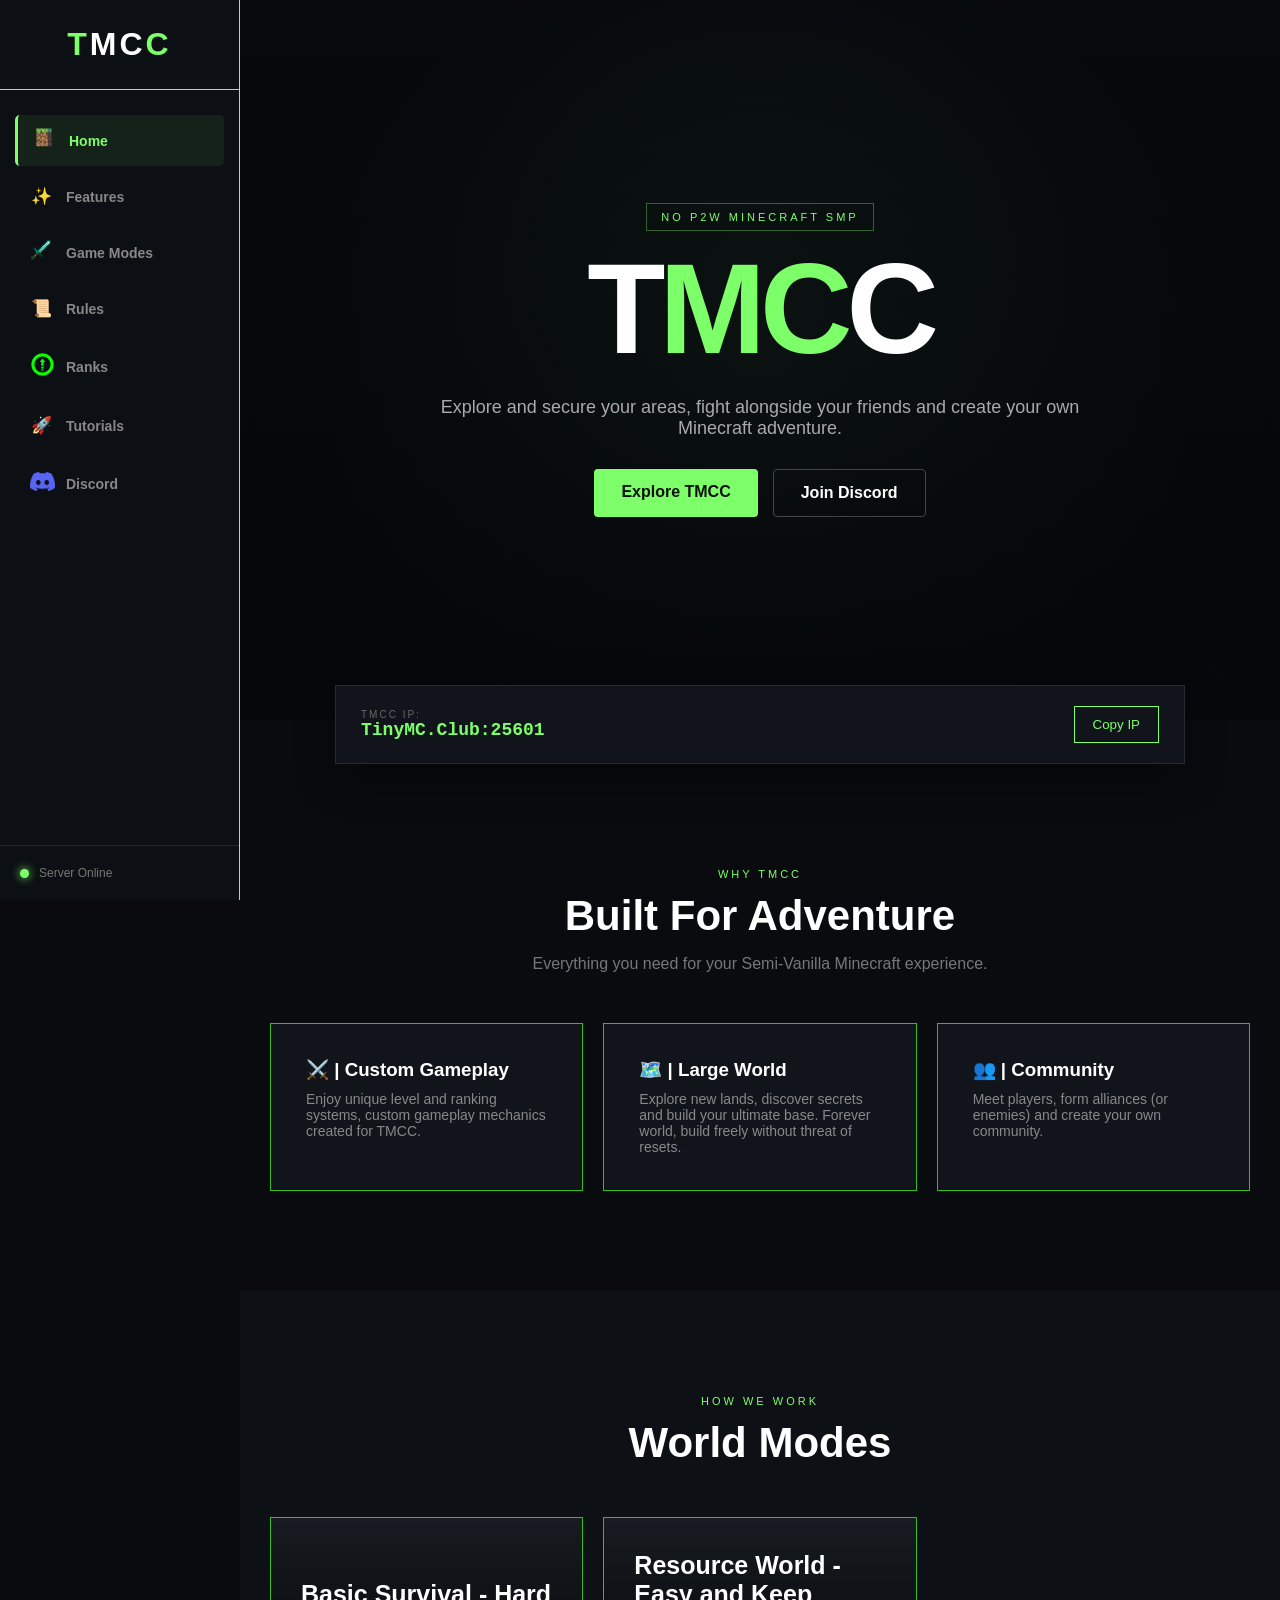
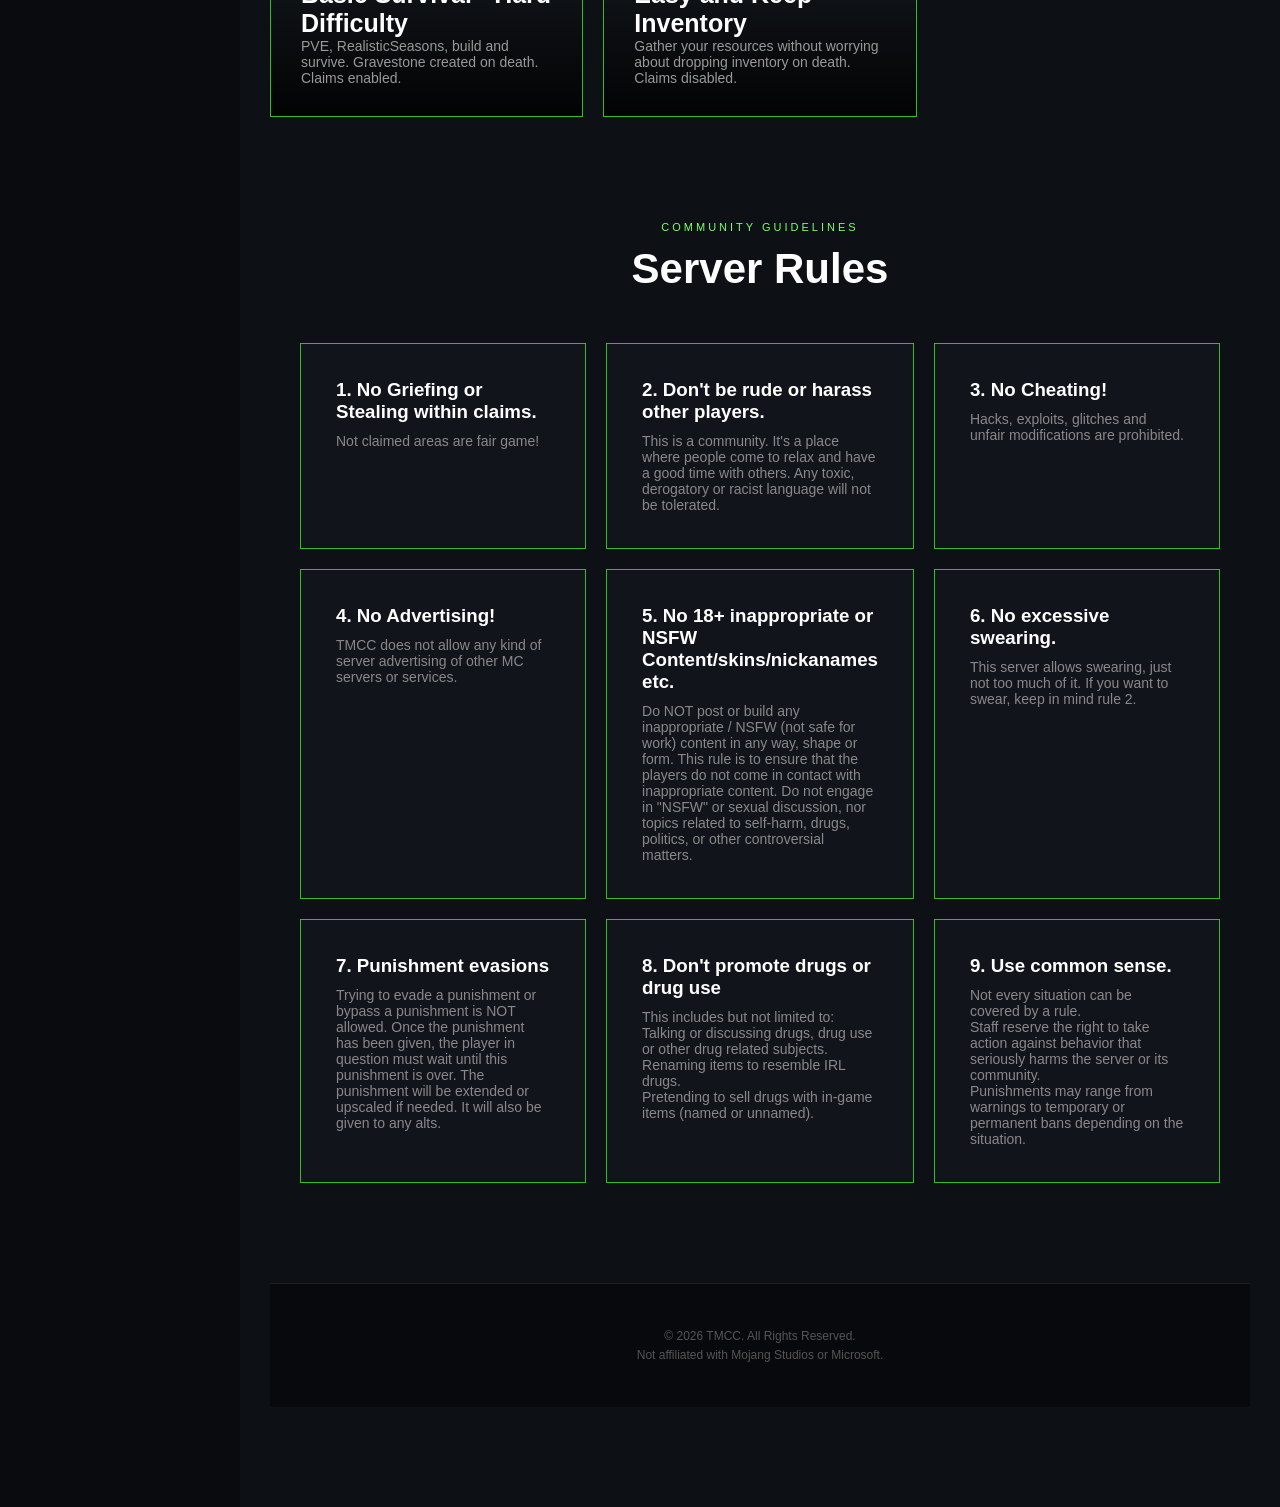
==== index.html @ 3c2b7bfa "Add files via upload" ====
<!DOCTYPE html>
<html lang="en">
<head>
<meta charset="UTF-8">
<meta name="viewport" content="width=device-width, initial-scale=1.0">

<title>TMCC | Minecraft Server</title>

<style>

* {
    margin: 0;
    padding: 0;
    box-sizing: border-box;
}

html {
    scroll-behavior: smooth;
}

body {
    font-family: Arial, Helvetica, sans-serif;
    background: #090b0f;
    color: #e8e8e8;
}

/* =========================
   LEFT NAVIGATION
========================= */

.sidebar {
    position: fixed;
    left: 0;
    top: 0;

    width: 240px;
    height: 100vh;

    background: #0c0f13;

    border-right: 1px solid #7cff68;

    display: flex;
    flex-direction: column;

    z-index: 1000;
}

/* LOGO */

.logo {
    height: 90px;

    display: flex;
    align-items: center;
    justify-content: center;

    font-size: 32px;
    font-weight: 900;

    letter-spacing: 3px;

    color: #7cff68;

    border-bottom: 1px solid #7cff68;
}

.logo span {
    color: white;
}

/* NAVIGATION */

.sidebar-menu {
    list-style: none;

    padding: 25px 15px;
}

.sidebar-menu li {
    margin-bottom: 7px;
}

.sidebar-menu a {
    display: flex;

    align-items: center;

    gap: 14px;

    padding: 13px 15px;

    color: #888;

    text-decoration: none;

    font-size: 14px;

    font-weight: bold;

    border-radius: 5px;

    transition: 0.2s;
}

.sidebar-menu a:hover {
    color: white;

    background: #151a20;
}

.sidebar-menu a.active {
    color: #7cff68;

    background: rgba(124,255,104,0.08);

    border-left: 3px solid #7cff68;
}

/* ICON */

.nav-icon {
    width: 22px;

    text-align: center;

    font-size: 17px;
}

/* SIDEBAR BOTTOM */

.sidebar-bottom {
    margin-top: auto;

    padding: 20px;

    border-top: 1px solid #222831;
}

.server-status {
    display: flex;

    align-items: center;

    gap: 10px;

    font-size: 12px;

    color: #777;
}

.status-dot {
    width: 9px;
    height: 9px;

    border-radius: 50%;

    background: #7cff68;

    box-shadow: 0 0 10px #7cff68;
}

/* =========================
   MAIN CONTENT
========================= */

.main {
    margin-left: 240px;
}

/* =========================
   HERO
========================= */

.hero {
    min-height: 720px;

    display: flex;

    align-items: center;

    justify-content: center;

    text-align: center;

    padding: 80px 30px;

    background:
        linear-gradient(
            rgba(5,7,10,0.65),
            rgba(5,7,10,0.95)
        ),
        radial-gradient(
            circle at center,
            #203b28,
            #090b0f 70%
        );
}

.hero-content {
    max-width: 850px;
}

.hero-tag {
    display: inline-block;

    padding: 7px 14px;

    border: 1px solid rgba(124,255,104,0.35);

    color: #7cff68;

    font-size: 11px;

    letter-spacing: 3px;

    text-transform: uppercase;

    margin-bottom: 20px;
}

.hero h1 {
    font-size: clamp(65px, 10vw, 130px);

    line-height: 0.9;

    font-weight: 900;

    letter-spacing: -6px;

    color: white;
}

.hero h1 span {
    color: #7cff68;
}

.hero p {
    max-width: 650px;

    margin: 30px auto;

    color: #aaa;

    font-size: 18px;
}

.hero-buttons {
    display: flex;

    justify-content: center;

    gap: 15px;

    flex-wrap: wrap;
}

/* =========================
   BUTTONS
========================= */

.button {
    display: inline-block;

    padding: 14px 27px;

    text-decoration: none;

    font-weight: bold;

    border-radius: 4px;

    transition: 0.2s;
}

.button-primary {
    background: #7cff68;

    color: #081008;
}

.button-primary:hover {
    transform: translateY(-2px);

    box-shadow:
        0 10px 30px rgba(124,255,104,0.2);
}

.button-secondary {
    border: 1px solid #444;

    color: white;
}

.button-secondary:hover {
    border-color: #7cff68;

    color: #7cff68;
}

/* =========================
   SERVER BAR
========================= */

.server-bar {
    max-width: 850px;

    margin: -35px auto 0;

    position: relative;

    padding: 20px 25px;

    background: #11151b;

    border: 1px solid #252b33;

    display: flex;

    align-items: center;

    justify-content: space-between;

    gap: 20px;

    box-shadow: 0 15px 40px rgba(0,0,0,0.4);
}

.server-info small {
    display: block;

    color: #666;

    font-size: 10px;

    text-transform: uppercase;

    letter-spacing: 2px;
}

.server-ip {
    color: #7cff68;

    font-family: monospace;

    font-size: 18px;

    font-weight: bold;
}

.copy-button {
    padding: 10px 18px;

    border: 1px solid #7cff68;

    background: transparent;

    color: #7cff68;

    cursor: pointer;
}

.copy-button:hover {
    background: #7cff68;

    color: #080a0d;
}

/* =========================
   SECTIONS
========================= */

section {
    padding: 100px 30px;
}

.container {
    max-width: 1100px;

    margin: auto;
}

.section-header {
    text-align: center;

    margin-bottom: 50px;
}

.section-header small {
    color: #7cff68;

    font-size: 11px;

    letter-spacing: 3px;

    text-transform: uppercase;
}

.section-header h2 {
    font-size: 42px;

    margin-top: 10px;

    color: white;
}

.section-header p {
    max-width: 600px;

    margin: 15px auto;

    color: #777;
}

/* =========================
   FEATURES
========================= */

.features {
    display: grid;

    grid-template-columns:
        repeat(3, 1fr);

    gap: 20px;
}

.feature {
    padding: 35px;

    background: #11151b;

    border: 1px solid #34BC24;

    transition: 0.25s;
}

.feature:hover {
    transform: translateY(-5px);

    border-color: #7cff68;
}

.feature-icon {
    font-size: 35px;

    margin-bottom: 20px;
}

.feature h3 {
    color: white;

    margin-bottom: 10px;
}

.feature p {
    color: #888;

    font-size: 14px;
}

/* =========================
   GAME MODES
========================= */

.dark-section {
    background: #0d1015;
}

.modes {
    display: grid;

    grid-template-columns:
        repeat(3, 1fr);

    gap: 20px;
}

.mode {
    min-height: 200px;

    padding: 30px;

    display: flex;

    flex-direction: column;

    justify-content: flex-end;

    background:
        linear-gradient(
            transparent,
            rgba(0,0,0,0.9)
        ),
        #171c22;

    border: 1px solid #34BC24;

}

.mode h3 {
    color: white;

    font-size: 25px;
}

.mode p {
    color: #999;

    font-size: 14px;
}

/* =========================
   STATS
========================= */

.stats {
    display: grid;

    grid-template-columns:
        repeat(4, 1fr);

    border-top: 1px solid #7cff68;

    border-bottom: 1px solid #7cff68;
}

.stat {
    text-align: center;

    padding: 40px 20px;

    border-right: 1px solid #252a31;
}

.stat:last-child {
    border-right: none;
}

.stat strong {
    display: block;

    color: #7cff68;

    font-size: 38px;
}

.stat span {
    color: #777;

    font-size: 11px;

    text-transform: uppercase;

    letter-spacing: 2px;
}

/* =========================
   RANKS
========================= */

.ranks {
    display: grid;

    grid-template-columns:
        repeat(3, 1fr);

    gap: 20px;
}

.rank {
    padding: 35px;

    text-align: center;

    background: #11151b;

    border: 1px solid #7cff68;
}

.rank h3 {
    color: #7cff68;

    font-size: 25px;

    margin-bottom: 10px;
}

.price {
    font-size: 32px;

    font-weight: bold;

    color: white;

    margin-bottom: 20px;
}

.rank ul {
    list-style: none;

    text-align: left;

    margin-bottom: 25px;
}

.rank li {
    color: #888;

    padding: 8px 0;

    border-bottom: 1px solid #7cff68;
}

/* =========================
   COMMUNITY
========================= */

.community {
    text-align: center;

    background:
        radial-gradient(
            circle,
            #1c3321,
            #090b0f 65%
        );
}

.community h2 {
    color: white;

    font-size: 45px;

    margin-bottom: 15px;
}

.community p {
    max-width: 600px;

    margin: auto;

    color: #888;

    margin-bottom: 30px;
}

/* =========================
   FOOTER
========================= */

footer {
    padding: 40px 30px;

    background: #07090c;

    border-top: 1px solid #1c2026;

    text-align: center;
}

footer p {
    color: #555;

    font-size: 12px;

    margin: 5px;
}

/* =========================
   MOBILE NAV
========================= */

.mobile-header {
    display: none;
}

/* =========================
   MOBILE
========================= */

@media(max-width: 850px) {

    .sidebar {
        width: 70px;
    }

    .logo {
        font-size: 18px;

        height: 70px;
    }

    .logo span {
        display: none;
    }

    .sidebar-menu a {
        justify-content: center;

        padding: 15px 5px;
    }

    .sidebar-menu a span:not(.nav-icon) {
        display: none;
    }

    .sidebar-bottom {
        padding: 15px 5px;
    }

    .server-status {
        justify-content: center;
    }

    .server-status span {
        display: none;
    }

    .main {
        margin-left: 70px;
    }

    .features,
    .modes,
    .ranks {
        grid-template-columns: 1fr;
    }

    .stats {
        grid-template-columns: repeat(2, 1fr);
    }

    .stat:nth-child(2) {
        border-right: none;
    }

    .stat:nth-child(1),
    .stat:nth-child(2) {
        border-bottom: 1px solid #252a31;
    }

    .server-bar {
        margin-left: 20px;
        margin-right: 20px;

        flex-direction: column;

        text-align: center;
    }

}

@media(max-width: 500px) {

    .sidebar {
        display: none;
    }

    .main {
        margin-left: 0;
    }

    section {
        padding: 70px 20px;
    }

    .hero {
        min-height: 650px;
    }

    .hero h1 {
        font-size: 70px;
    }

    .stats {
        grid-template-columns: 1fr;
    }

    .stat {
        border-right: none !important;

        border-bottom: 1px solid #252a31;
    }

    .stat:last-child {
        border-bottom: none;
    }

}

</style>
</head>

<body>


<!-- =========================
     LEFT SIDEBAR
========================= -->

<aside class="sidebar">

    <div class="logo">
        T<span>MC</span>C
    </div>

    <ul class="sidebar-menu">

        <li>
            <a href="#home" class="active">
                <span class="nav-icon"><img src="gif/minecraft.gif" alt="GrassBlock" width="20" height="20"></span>
                <span>Home</span>
            </a>
        </li>

        <li>
            <a href="#features">
                <span class="nav-icon">✨</span>
                <span>Features</span>
            </a>
        </li>

        <li>
            <a href="#modes">
                <span class="nav-icon"><img src="images/sword.png" alt="sword" width="20" height="20"></span>
                <span>Game Modes</span>
            </a>
        </li>
		
		<li>
            <a href="#rules">
                <span class="nav-icon">📜</span>
                <span>Rules</span>
            </a>
        </li>

        <li>
            <a href="pages/ranks.html">
                <span class="nav-icon"><img src="images/level.png" alt="level" width="25" height="25"></span>
                <span>Ranks</span>
            </a>
        </li>

		<li>
            <a href="pages/tutorials.html">
                <span class="nav-icon">🚀</span>
                <span>Tutorials</span>
            </a>
        </li>


        <li>
            <a href="https://discord.gg/UbTmvkNe7e">
                <span class="nav-icon"><img src="images/discord.png" alt="discord" width="25" height="25"></span>
                <span>Discord</span>
            </a>
        </li>

    </ul>


    <div class="sidebar-bottom">

        <div class="server-status">

            <div class="status-dot"></div>

            <span>
                Server Online
            </span>

        </div>

    </div>

</aside>


<!-- =========================
     MAIN
========================= -->

<main class="main">


<!-- HERO -->

<section class="hero" id="home">

    <div class="hero-content">

        <div class="hero-tag">
            No P2W Minecraft SMP
        </div>

        <h1>
            T<span>MC</span>C
        </h1>

        <p>
            Explore and secure your areas,
            fight alongside your friends and create your
            own Minecraft adventure.
        </p>

        <div class="hero-buttons">

            <a href="#features"
               class="button button-primary">
                Explore TMCC
            </a>

            <a href="https://discord.gg/UbTmvkNe7e"
               class="button button-secondary">
                Join Discord
            </a>

        </div>

    </div>

</section>


<!-- SERVER IP -->

<div class="server-bar">

    <div class="server-info">

        <small>
            TMCC IP:
        </small>

        <div class="server-ip" id="serverIP">
            TinyMC.Club:25601
        </div>

    </div>

    <button class="copy-button"
            onclick="copyIP()">
        Copy IP
    </button>

</div>


<!-- FEATURES -->

<section id="features">

<div class="container">

    <div class="section-header">

        <small>
            Why TMCC
        </small>

        <h2>
            Built For Adventure
        </h2>

        <p>
            Everything you need for your
            Semi-Vanilla Minecraft experience.
        </p>

    </div>


    <div class="features">

        <div class="feature">

            <h3>
               ⚔️ | Custom Gameplay
            </h3>

            <p>
                Enjoy unique level and ranking systems, custom 
				gameplay mechanics created for TMCC.
            </p>

        </div>


        <div class="feature">

            <h3>
               🗺️ | Large World
            </h3>

            <p>
                Explore new lands, discover secrets
                and build your ultimate base. Forever
				world, build freely without threat of resets.
            </p>

        </div>


        <div class="feature">
			
            <h3>
              👥 | Community
            </h3>

            <p>
                Meet players, form alliances (or enemies) and
                create your own community.
            </p>

        </div>

    </div>

</div>

</section>


<!-- GAME MODES -->

<section class="dark-section"
         id="modes">

<div class="container">

    <div class="section-header">

        <small>
            How we work
        </small>

        <h2>
            World Modes
        </h2>

    </div>


    <div class="modes">

        <div class="mode">

            <h3>
                Basic Survival - Hard Difficulty
            </h3>

            <p>
                PVE, RealisticSeasons, build and survive. Gravestone
				created on death. Claims enabled.
            </p>

        </div>


        <div class="mode">

            <h3>
                Resource World - Easy and Keep Inventory
            </h3>

            <p>
                Gather your resources without worrying about 
				dropping inventory on death. Claims disabled.
            </p>

        </div>

    </div>

</div>


<!-- RULES -->

<section class="dark-section"
         id="rules">

<div class="container">

    <div class="section-header">

        <small>
            Community Guidelines
        </small>

        <h2>
            Server Rules
        </h2>

    </div>


    <div class="features">

        <div class="feature">

            <h3>
               1. No Griefing or Stealing within claims.
            </h3>

            <p>
                Not claimed areas are fair game!
            </p>

        </div>


        <div class="feature">

            <h3>
                2. Don't be rude or harass other players.
            </h3>

            <p>
                 This is a community. It's a place where people come to relax and have a good time with others.
				 Any toxic, derogatory or racist language will not be tolerated.

            </p>

        </div>


        <div class="feature">

            <h3>
                3. No Cheating!
            </h3>

            <p>
                Hacks, exploits, glitches and unfair modifications
                are prohibited.
            </p>

        </div>


		<div class="feature">

            <h3>
                4. No Advertising!
            </h3>

            <p>
                TMCC does not allow any kind of server 
				advertising of other MC servers or services.

            </p>

        </div>
		
		<div class="feature">

            <h3>
                5. No 18+ inappropriate or NSFW Content/skins/nickanames etc.
            </h3>

            <p>
                Do NOT post or build any inappropriate / NSFW (not safe for work) content in any way, shape or form. 
				This rule is to ensure that the players do not come in contact with inappropriate content. 
				Do not engage in "NSFW" or sexual discussion, nor topics related to self-harm, drugs, politics, or other controversial matters.

            </p>

        </div>
		
		<div class="feature">

            <h3>
                6. No excessive swearing.
            </h3>

            <p>
                This server allows swearing, just not too much of it. 
				If you want to swear, keep in mind rule 2.
            </p>

        </div>
		
		<div class="feature">

            <h3>
                7. Punishment evasions
            </h3>

            <p>
                Trying to evade a punishment or bypass a punishment is NOT allowed. 
				Once the punishment has been given, the player in question must wait until this punishment is over.  
				The punishment will be extended or upscaled if needed. It will also be given to any alts.
            </p>

        </div>
		
		<div class="feature">

            <h3>
                8. Don't promote drugs or drug use
            </h3>

            <p>
                This includes but not limited to:
				<br>Talking or discussing drugs, drug use or other drug related subjects.
				<br>Renaming items to resemble IRL drugs.
				<br>Pretending to sell drugs with in-game items (named or unnamed).

            </p>

        </div>
		
		<div class="feature">

            <h3>
                9. Use common sense.
            </h3>

            <p>
                Not every situation can be covered by a rule.
				<br> Staff reserve the right to take action against behavior that seriously harms the server or its community. 
				<br>Punishments may range from warnings to temporary or permanent bans depending on the situation.
            </p>

        </div>
		
    </div>

</div>

</section>


<!-- FOOTER -->

<footer>

    <p>
        © 2026 TMCC. All Rights Reserved.
    </p>

    <p>
        Not affiliated with Mojang Studios or Microsoft.
    </p>

</footer>

</main>


<script>

function copyIP() {

    const ip =
        document.getElementById("serverIP").innerText;

    navigator.clipboard.writeText(ip);

    const button =
        document.querySelector(".copy-button");

    button.innerText = "Copied!";

    setTimeout(function() {

        button.innerText = "Copy IP";

    }, 2000);

}


/* Highlight current navigation item */

const sections =
    document.querySelectorAll("section");

const navLinks =
    document.querySelectorAll(".sidebar-menu a");

window.addEventListener("scroll", () => {

    let current = "";

    sections.forEach(section => {

        const sectionTop =
            section.offsetTop;

        if (pageYOffset >= sectionTop - 200) {

            current =
                section.getAttribute("id");

        }

    });

    navLinks.forEach(link => {

        link.classList.remove("active");

        if (
            link.getAttribute("href") ===
            "#" + current
        ) {

            link.classList.add("active");

        }

    });

});

</script>

</body>
</html>
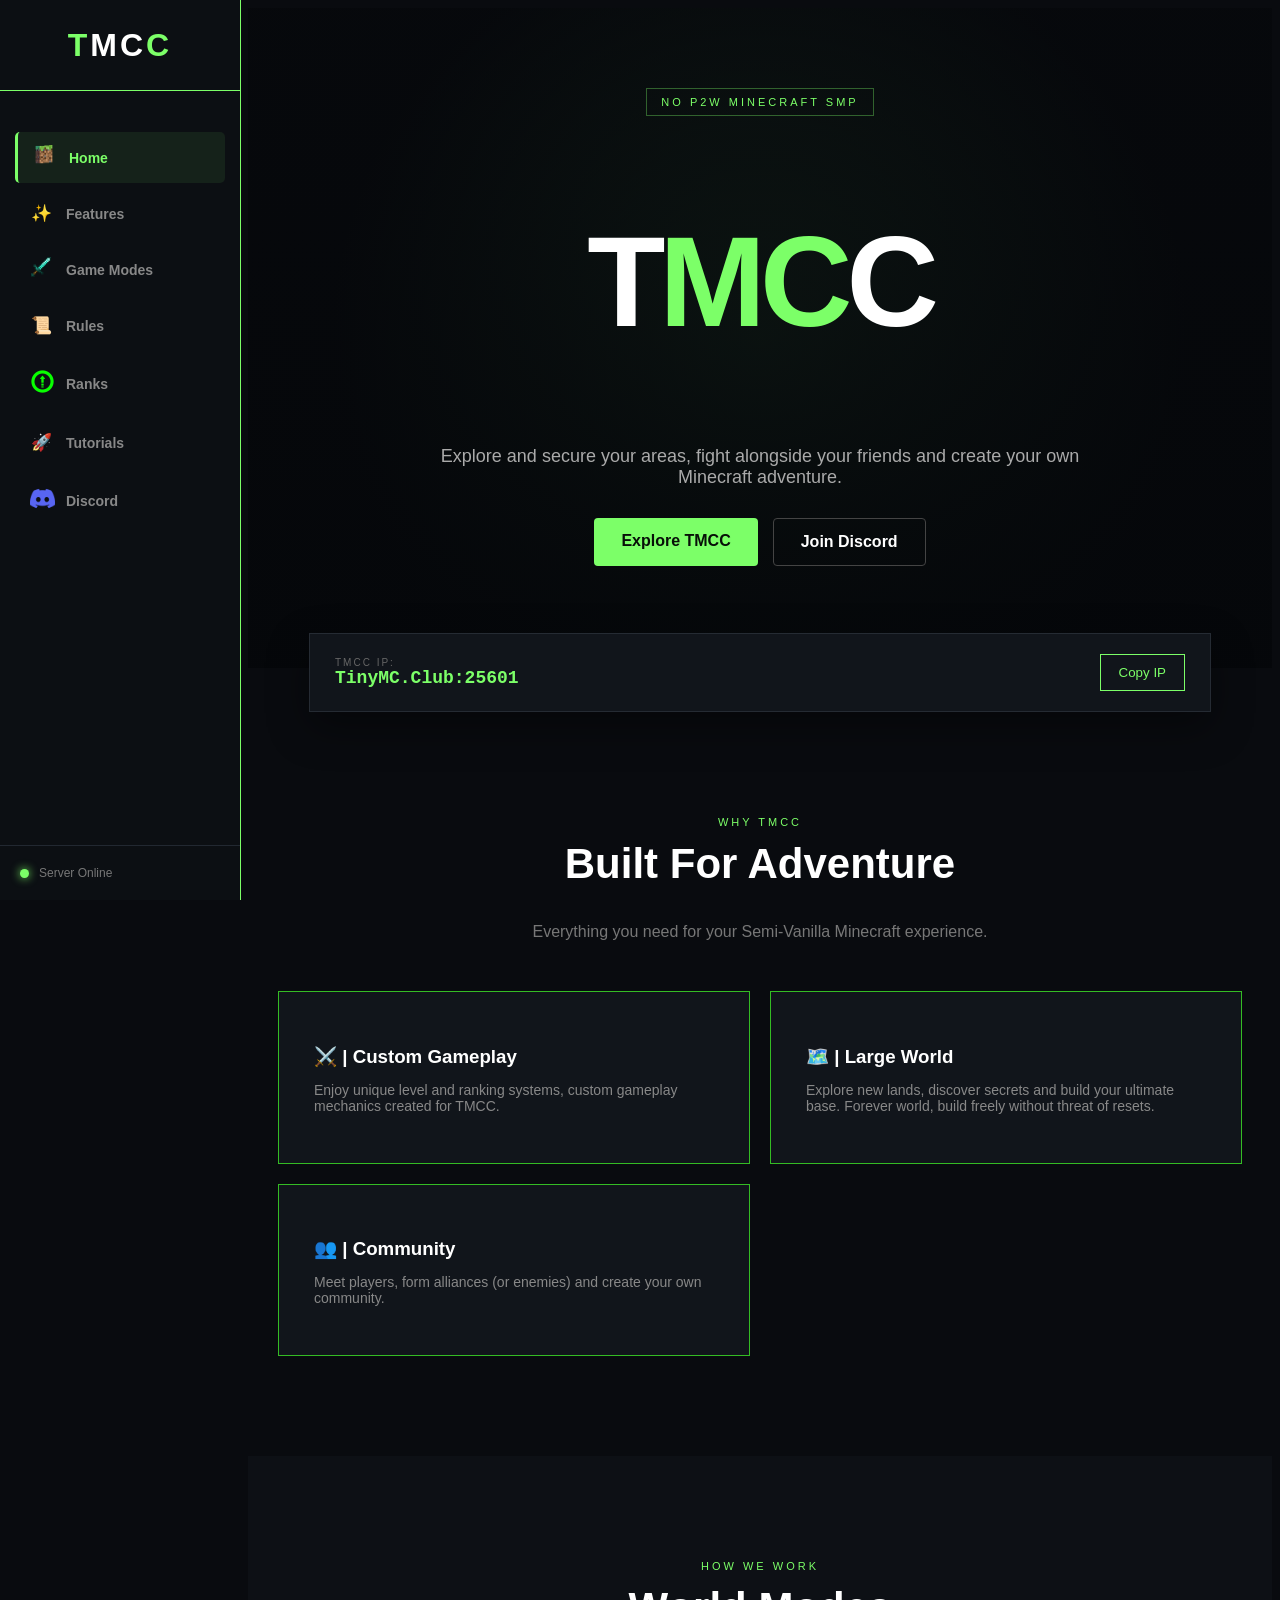
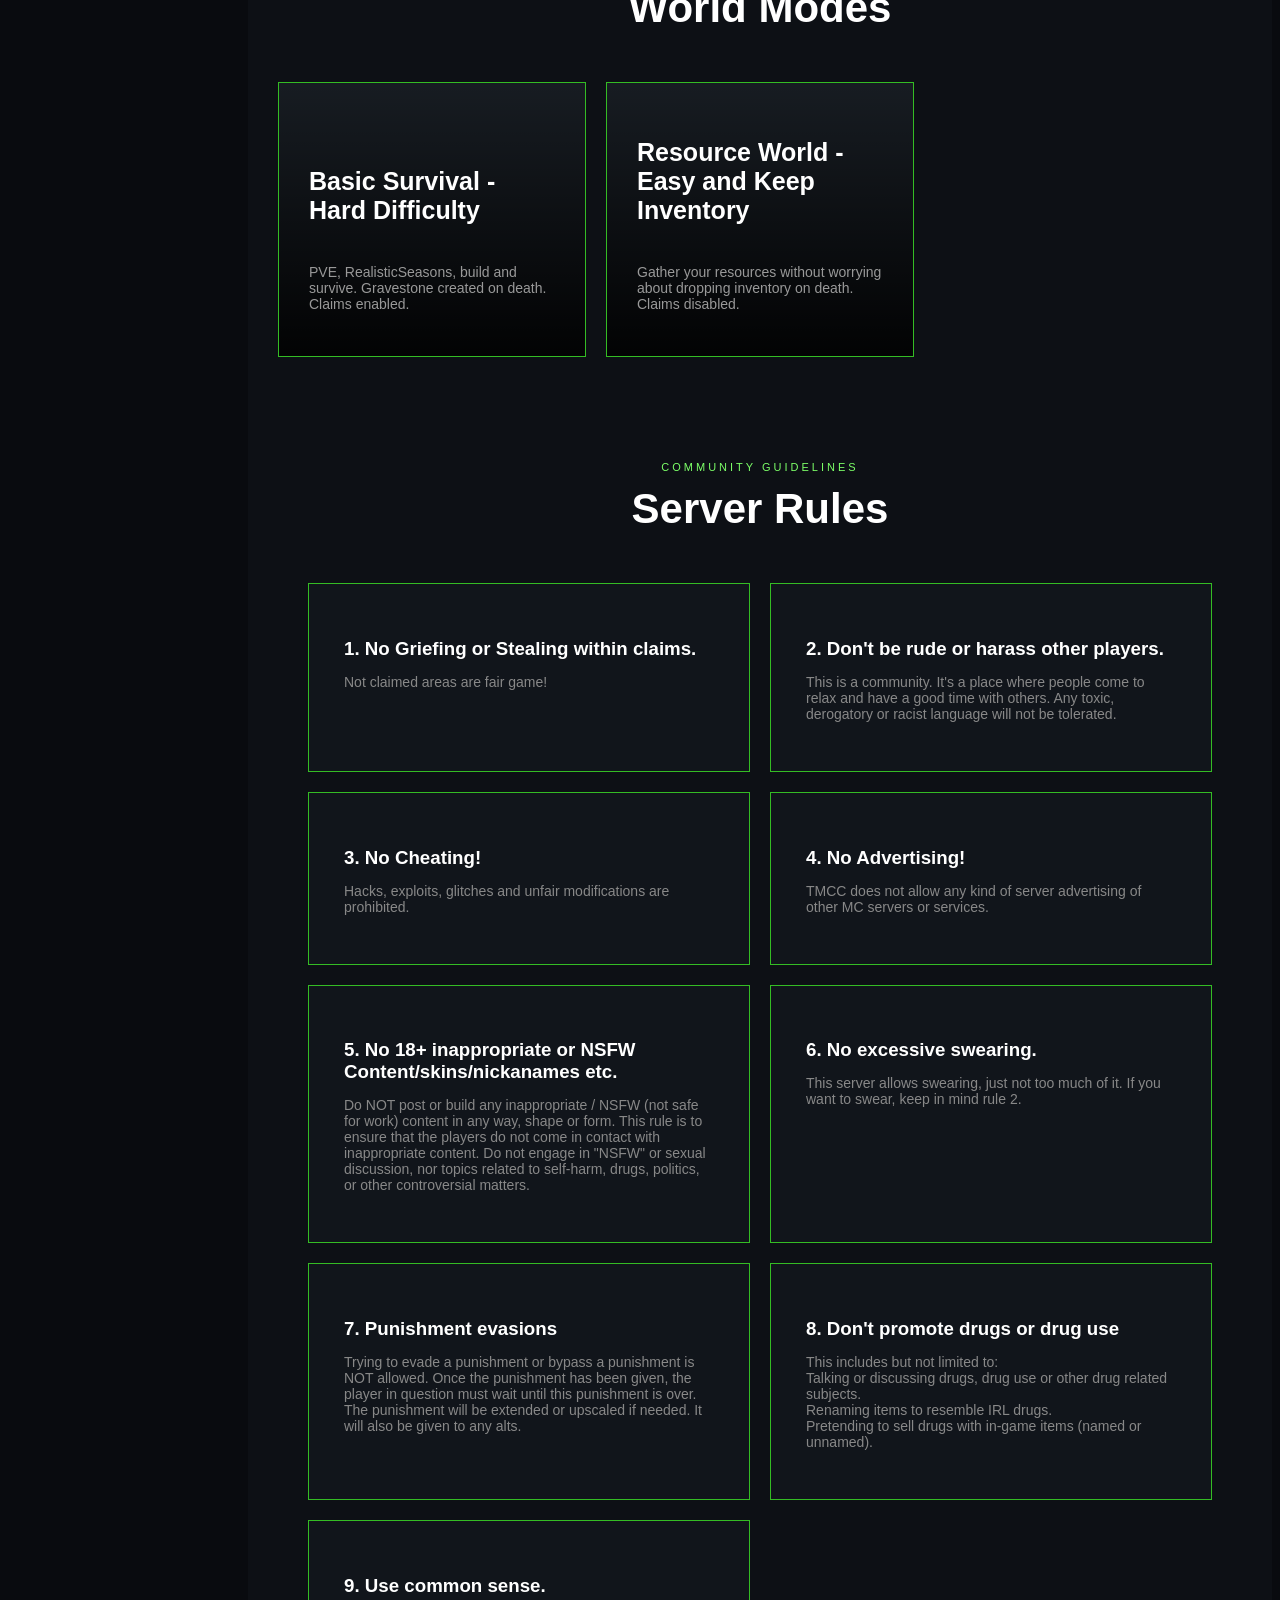
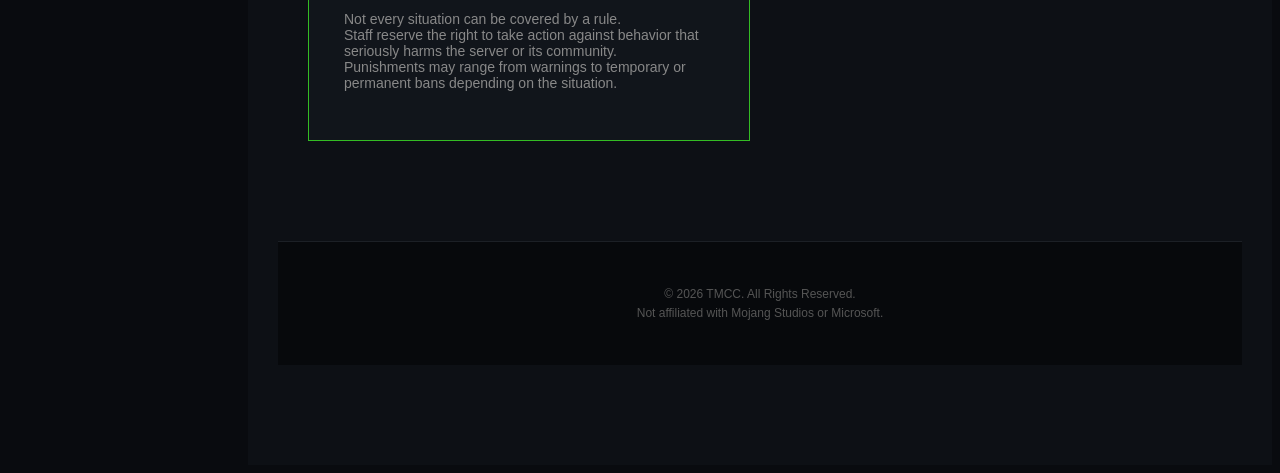
==== commit 487d80c1: "Add files via upload" ====
--- a/index.html
+++ b/index.html
@@ -5,791 +5,8 @@
 <meta name="viewport" content="width=device-width, initial-scale=1.0">
 
 <title>TMCC | Minecraft Server</title>
-
-<style>
-
-* {
-    margin: 0;
-    padding: 0;
-    box-sizing: border-box;
-}
-
-html {
-    scroll-behavior: smooth;
-}
-
-body {
-    font-family: Arial, Helvetica, sans-serif;
-    background: #090b0f;
-    color: #e8e8e8;
-}
-
-/* =========================
-   LEFT NAVIGATION
-========================= */
-
-.sidebar {
-    position: fixed;
-    left: 0;
-    top: 0;
-
-    width: 240px;
-    height: 100vh;
-
-    background: #0c0f13;
-
-    border-right: 1px solid #7cff68;
-
-    display: flex;
-    flex-direction: column;
-
-    z-index: 1000;
-}
-
-/* LOGO */
-
-.logo {
-    height: 90px;
-
-    display: flex;
-    align-items: center;
-    justify-content: center;
-
-    font-size: 32px;
-    font-weight: 900;
-
-    letter-spacing: 3px;
-
-    color: #7cff68;
-
-    border-bottom: 1px solid #7cff68;
-}
-
-.logo span {
-    color: white;
-}
-
-/* NAVIGATION */
-
-.sidebar-menu {
-    list-style: none;
-
-    padding: 25px 15px;
-}
-
-.sidebar-menu li {
-    margin-bottom: 7px;
-}
-
-.sidebar-menu a {
-    display: flex;
-
-    align-items: center;
-
-    gap: 14px;
-
-    padding: 13px 15px;
-
-    color: #888;
-
-    text-decoration: none;
-
-    font-size: 14px;
-
-    font-weight: bold;
-
-    border-radius: 5px;
-
-    transition: 0.2s;
-}
-
-.sidebar-menu a:hover {
-    color: white;
-
-    background: #151a20;
-}
-
-.sidebar-menu a.active {
-    color: #7cff68;
-
-    background: rgba(124,255,104,0.08);
-
-    border-left: 3px solid #7cff68;
-}
-
-/* ICON */
-
-.nav-icon {
-    width: 22px;
-
-    text-align: center;
-
-    font-size: 17px;
-}
-
-/* SIDEBAR BOTTOM */
-
-.sidebar-bottom {
-    margin-top: auto;
-
-    padding: 20px;
-
-    border-top: 1px solid #222831;
-}
-
-.server-status {
-    display: flex;
-
-    align-items: center;
-
-    gap: 10px;
-
-    font-size: 12px;
-
-    color: #777;
-}
-
-.status-dot {
-    width: 9px;
-    height: 9px;
-
-    border-radius: 50%;
-
-    background: #7cff68;
-
-    box-shadow: 0 0 10px #7cff68;
-}
-
-/* =========================
-   MAIN CONTENT
-========================= */
-
-.main {
-    margin-left: 240px;
-}
-
-/* =========================
-   HERO
-========================= */
-
-.hero {
-    min-height: 720px;
-
-    display: flex;
-
-    align-items: center;
-
-    justify-content: center;
-
-    text-align: center;
-
-    padding: 80px 30px;
-
-    background:
-        linear-gradient(
-            rgba(5,7,10,0.65),
-            rgba(5,7,10,0.95)
-        ),
-        radial-gradient(
-            circle at center,
-            #203b28,
-            #090b0f 70%
-        );
-}
-
-.hero-content {
-    max-width: 850px;
-}
-
-.hero-tag {
-    display: inline-block;
-
-    padding: 7px 14px;
-
-    border: 1px solid rgba(124,255,104,0.35);
-
-    color: #7cff68;
-
-    font-size: 11px;
-
-    letter-spacing: 3px;
-
-    text-transform: uppercase;
-
-    margin-bottom: 20px;
-}
-
-.hero h1 {
-    font-size: clamp(65px, 10vw, 130px);
-
-    line-height: 0.9;
-
-    font-weight: 900;
-
-    letter-spacing: -6px;
-
-    color: white;
-}
-
-.hero h1 span {
-    color: #7cff68;
-}
-
-.hero p {
-    max-width: 650px;
-
-    margin: 30px auto;
-
-    color: #aaa;
-
-    font-size: 18px;
-}
-
-.hero-buttons {
-    display: flex;
-
-    justify-content: center;
-
-    gap: 15px;
-
-    flex-wrap: wrap;
-}
-
-/* =========================
-   BUTTONS
-========================= */
-
-.button {
-    display: inline-block;
-
-    padding: 14px 27px;
-
-    text-decoration: none;
-
-    font-weight: bold;
-
-    border-radius: 4px;
-
-    transition: 0.2s;
-}
-
-.button-primary {
-    background: #7cff68;
-
-    color: #081008;
-}
-
-.button-primary:hover {
-    transform: translateY(-2px);
-
-    box-shadow:
-        0 10px 30px rgba(124,255,104,0.2);
-}
-
-.button-secondary {
-    border: 1px solid #444;
-
-    color: white;
-}
-
-.button-secondary:hover {
-    border-color: #7cff68;
-
-    color: #7cff68;
-}
-
-/* =========================
-   SERVER BAR
-========================= */
-
-.server-bar {
-    max-width: 850px;
-
-    margin: -35px auto 0;
-
-    position: relative;
-
-    padding: 20px 25px;
-
-    background: #11151b;
-
-    border: 1px solid #252b33;
-
-    display: flex;
-
-    align-items: center;
-
-    justify-content: space-between;
-
-    gap: 20px;
-
-    box-shadow: 0 15px 40px rgba(0,0,0,0.4);
-}
-
-.server-info small {
-    display: block;
-
-    color: #666;
-
-    font-size: 10px;
-
-    text-transform: uppercase;
-
-    letter-spacing: 2px;
-}
-
-.server-ip {
-    color: #7cff68;
-
-    font-family: monospace;
-
-    font-size: 18px;
-
-    font-weight: bold;
-}
-
-.copy-button {
-    padding: 10px 18px;
-
-    border: 1px solid #7cff68;
-
-    background: transparent;
-
-    color: #7cff68;
-
-    cursor: pointer;
-}
-
-.copy-button:hover {
-    background: #7cff68;
-
-    color: #080a0d;
-}
-
-/* =========================
-   SECTIONS
-========================= */
-
-section {
-    padding: 100px 30px;
-}
-
-.container {
-    max-width: 1100px;
-
-    margin: auto;
-}
-
-.section-header {
-    text-align: center;
-
-    margin-bottom: 50px;
-}
-
-.section-header small {
-    color: #7cff68;
-
-    font-size: 11px;
-
-    letter-spacing: 3px;
-
-    text-transform: uppercase;
-}
-
-.section-header h2 {
-    font-size: 42px;
-
-    margin-top: 10px;
-
-    color: white;
-}
-
-.section-header p {
-    max-width: 600px;
-
-    margin: 15px auto;
-
-    color: #777;
-}
-
-/* =========================
-   FEATURES
-========================= */
-
-.features {
-    display: grid;
-
-    grid-template-columns:
-        repeat(3, 1fr);
-
-    gap: 20px;
-}
-
-.feature {
-    padding: 35px;
-
-    background: #11151b;
-
-    border: 1px solid #34BC24;
-
-    transition: 0.25s;
-}
-
-.feature:hover {
-    transform: translateY(-5px);
-
-    border-color: #7cff68;
-}
-
-.feature-icon {
-    font-size: 35px;
-
-    margin-bottom: 20px;
-}
-
-.feature h3 {
-    color: white;
-
-    margin-bottom: 10px;
-}
-
-.feature p {
-    color: #888;
-
-    font-size: 14px;
-}
-
-/* =========================
-   GAME MODES
-========================= */
-
-.dark-section {
-    background: #0d1015;
-}
-
-.modes {
-    display: grid;
-
-    grid-template-columns:
-        repeat(3, 1fr);
-
-    gap: 20px;
-}
-
-.mode {
-    min-height: 200px;
-
-    padding: 30px;
-
-    display: flex;
-
-    flex-direction: column;
-
-    justify-content: flex-end;
-
-    background:
-        linear-gradient(
-            transparent,
-            rgba(0,0,0,0.9)
-        ),
-        #171c22;
-
-    border: 1px solid #34BC24;
-
-}
-
-.mode h3 {
-    color: white;
-
-    font-size: 25px;
-}
-
-.mode p {
-    color: #999;
-
-    font-size: 14px;
-}
-
-/* =========================
-   STATS
-========================= */
-
-.stats {
-    display: grid;
-
-    grid-template-columns:
-        repeat(4, 1fr);
-
-    border-top: 1px solid #7cff68;
-
-    border-bottom: 1px solid #7cff68;
-}
-
-.stat {
-    text-align: center;
-
-    padding: 40px 20px;
-
-    border-right: 1px solid #252a31;
-}
-
-.stat:last-child {
-    border-right: none;
-}
-
-.stat strong {
-    display: block;
-
-    color: #7cff68;
-
-    font-size: 38px;
-}
-
-.stat span {
-    color: #777;
-
-    font-size: 11px;
-
-    text-transform: uppercase;
-
-    letter-spacing: 2px;
-}
-
-/* =========================
-   RANKS
-========================= */
-
-.ranks {
-    display: grid;
-
-    grid-template-columns:
-        repeat(3, 1fr);
-
-    gap: 20px;
-}
-
-.rank {
-    padding: 35px;
-
-    text-align: center;
-
-    background: #11151b;
-
-    border: 1px solid #7cff68;
-}
-
-.rank h3 {
-    color: #7cff68;
-
-    font-size: 25px;
-
-    margin-bottom: 10px;
-}
-
-.price {
-    font-size: 32px;
-
-    font-weight: bold;
-
-    color: white;
-
-    margin-bottom: 20px;
-}
-
-.rank ul {
-    list-style: none;
-
-    text-align: left;
-
-    margin-bottom: 25px;
-}
-
-.rank li {
-    color: #888;
-
-    padding: 8px 0;
-
-    border-bottom: 1px solid #7cff68;
-}
-
-/* =========================
-   COMMUNITY
-========================= */
-
-.community {
-    text-align: center;
-
-    background:
-        radial-gradient(
-            circle,
-            #1c3321,
-            #090b0f 65%
-        );
-}
-
-.community h2 {
-    color: white;
-
-    font-size: 45px;
-
-    margin-bottom: 15px;
-}
-
-.community p {
-    max-width: 600px;
-
-    margin: auto;
-
-    color: #888;
-
-    margin-bottom: 30px;
-}
-
-/* =========================
-   FOOTER
-========================= */
-
-footer {
-    padding: 40px 30px;
-
-    background: #07090c;
-
-    border-top: 1px solid #1c2026;
-
-    text-align: center;
-}
-
-footer p {
-    color: #555;
-
-    font-size: 12px;
-
-    margin: 5px;
-}
-
-/* =========================
-   MOBILE NAV
-========================= */
-
-.mobile-header {
-    display: none;
-}
-
-/* =========================
-   MOBILE
-========================= */
-
-@media(max-width: 850px) {
-
-    .sidebar {
-        width: 70px;
-    }
-
-    .logo {
-        font-size: 18px;
-
-        height: 70px;
-    }
-
-    .logo span {
-        display: none;
-    }
-
-    .sidebar-menu a {
-        justify-content: center;
-
-        padding: 15px 5px;
-    }
-
-    .sidebar-menu a span:not(.nav-icon) {
-        display: none;
-    }
-
-    .sidebar-bottom {
-        padding: 15px 5px;
-    }
-
-    .server-status {
-        justify-content: center;
-    }
-
-    .server-status span {
-        display: none;
-    }
-
-    .main {
-        margin-left: 70px;
-    }
-
-    .features,
-    .modes,
-    .ranks {
-        grid-template-columns: 1fr;
-    }
-
-    .stats {
-        grid-template-columns: repeat(2, 1fr);
-    }
-
-    .stat:nth-child(2) {
-        border-right: none;
-    }
-
-    .stat:nth-child(1),
-    .stat:nth-child(2) {
-        border-bottom: 1px solid #252a31;
-    }
-
-    .server-bar {
-        margin-left: 20px;
-        margin-right: 20px;
-
-        flex-direction: column;
-
-        text-align: center;
-    }
-
-}
-
-@media(max-width: 500px) {
-
-    .sidebar {
-        display: none;
-    }
-
-    .main {
-        margin-left: 0;
-    }
-
-    section {
-        padding: 70px 20px;
-    }
-
-    .hero {
-        min-height: 650px;
-    }
-
-    .hero h1 {
-        font-size: 70px;
-    }
-
-    .stats {
-        grid-template-columns: 1fr;
-    }
-
-    .stat {
-        border-right: none !important;
-
-        border-bottom: 1px solid #252a31;
-    }
-
-    .stat:last-child {
-        border-bottom: none;
-    }
-
-}
-
-</style>
+<!-- This line links your CSS file -->
+<link rel="stylesheet" href="css/style.css">
 </head>
 
 <body>
--- a/css/style.css
+++ b/css/style.css
@@ -0,0 +1,785 @@
+<style>
+
+* {
+    margin: 0;
+    padding: 0;
+    box-sizing: border-box;
+}
+
+html {
+    scroll-behavior: smooth;
+}
+
+body {
+    font-family: Arial, Helvetica, sans-serif;
+    background: #090b0f;
+    color: #e8e8e8;
+}
+
+/* =========================
+   LEFT NAVIGATION
+========================= */
+
+.sidebar {
+    position: fixed;
+    left: 0;
+    top: 0;
+
+    width: 240px;
+    height: 100vh;
+
+    background: #0c0f13;
+
+    border-right: 1px solid #7cff68;
+
+    display: flex;
+    flex-direction: column;
+
+    z-index: 1000;
+}
+
+/* LOGO */
+
+.logo {
+    height: 90px;
+
+    display: flex;
+    align-items: center;
+    justify-content: center;
+
+    font-size: 32px;
+    font-weight: 900;
+
+    letter-spacing: 3px;
+
+    color: #7cff68;
+
+    border-bottom: 1px solid #7cff68;
+}
+
+.logo span {
+    color: white;
+}
+
+/* NAVIGATION */
+
+.sidebar-menu {
+    list-style: none;
+
+    padding: 25px 15px;
+}
+
+.sidebar-menu li {
+    margin-bottom: 7px;
+}
+
+.sidebar-menu a {
+    display: flex;
+
+    align-items: center;
+
+    gap: 14px;
+
+    padding: 13px 15px;
+
+    color: #888;
+
+    text-decoration: none;
+
+    font-size: 14px;
+
+    font-weight: bold;
+
+    border-radius: 5px;
+
+    transition: 0.2s;
+}
+
+.sidebar-menu a:hover {
+    color: white;
+
+    background: #151a20;
+}
+
+.sidebar-menu a.active {
+    color: #7cff68;
+
+    background: rgba(124,255,104,0.08);
+
+    border-left: 3px solid #7cff68;
+}
+
+/* ICON */
+
+.nav-icon {
+    width: 22px;
+
+    text-align: center;
+
+    font-size: 17px;
+}
+
+/* SIDEBAR BOTTOM */
+
+.sidebar-bottom {
+    margin-top: auto;
+
+    padding: 20px;
+
+    border-top: 1px solid #222831;
+}
+
+.server-status {
+    display: flex;
+
+    align-items: center;
+
+    gap: 10px;
+
+    font-size: 12px;
+
+    color: #777;
+}
+
+.status-dot {
+    width: 9px;
+    height: 9px;
+
+    border-radius: 50%;
+
+    background: #7cff68;
+
+    box-shadow: 0 0 10px #7cff68;
+}
+
+/* =========================
+   MAIN CONTENT
+========================= */
+
+.main {
+    margin-left: 240px;
+}
+
+/* =========================
+   HERO
+========================= */
+
+.hero {
+    min-height: 500px;
+
+    display: flex;
+
+    align-items: center;
+
+    justify-content: center;
+
+    text-align: center;
+
+    padding: 80px 30px;
+
+    background:
+        linear-gradient(
+            rgba(5,7,10,0.65),
+            rgba(5,7,10,0.95)
+        ),
+        radial-gradient(
+            circle at center,
+            #203b28,
+            #090b0f 70%
+        );
+}
+
+.hero-content {
+    max-width: 850px;
+	min-height: 500px;
+}
+
+.hero-tag {
+    display: inline-block;
+
+    padding: 7px 14px;
+
+    border: 1px solid rgba(124,255,104,0.35);
+
+    color: #7cff68;
+
+    font-size: 11px;
+
+    letter-spacing: 3px;
+
+    text-transform: uppercase;
+
+    margin-bottom: 2px;
+}
+
+.hero h1 {
+    font-size: clamp(65px, 10vw, 130px);
+
+    line-height: 0.9;
+
+    font-weight: 900;
+
+    letter-spacing: -6px;
+
+    color: white;
+}
+
+.hero h1 span {
+    color: #7cff68;
+}
+
+.hero p {
+    max-width: 650px;
+
+    margin: 30px auto;
+
+    color: #aaa;
+
+    font-size: 18px;
+}
+
+.hero-buttons {
+    display: flex;
+
+    justify-content: center;
+
+    gap: 15px;
+
+    flex-wrap: wrap;
+}
+
+/* =========================
+   BUTTONS
+========================= */
+
+.button {
+    display: inline-block;
+
+    padding: 14px 27px;
+
+    text-decoration: none;
+
+    font-weight: bold;
+
+    border-radius: 4px;
+
+    transition: 0.2s;
+}
+
+.button-primary {
+    background: #7cff68;
+
+    color: #081008;
+}
+
+.button-primary:hover {
+    transform: translateY(-2px);
+
+    box-shadow:
+        0 10px 30px rgba(124,255,104,0.2);
+}
+
+.button-secondary {
+    border: 1px solid #444;
+
+    color: white;
+}
+
+.button-secondary:hover {
+    border-color: #7cff68;
+
+    color: #7cff68;
+}
+
+/* =========================
+   SERVER BAR
+========================= */
+
+.server-bar {
+    max-width: 850px;
+
+    margin: -35px auto 0;
+
+    position: relative;
+
+    padding: 20px 25px;
+
+    background: #11151b;
+
+    border: 1px solid #252b33;
+
+    display: flex;
+
+    align-items: center;
+
+    justify-content: space-between;
+
+    gap: 20px;
+
+    box-shadow: 0 15px 40px rgba(0,0,0,0.4);
+}
+
+.server-info small {
+    display: block;
+
+    color: #666;
+
+    font-size: 10px;
+
+    text-transform: uppercase;
+
+    letter-spacing: 2px;
+}
+
+.server-ip {
+    color: #7cff68;
+
+    font-family: monospace;
+
+    font-size: 18px;
+
+    font-weight: bold;
+}
+
+.copy-button {
+    padding: 10px 18px;
+
+    border: 1px solid #7cff68;
+
+    background: transparent;
+
+    color: #7cff68;
+
+    cursor: pointer;
+}
+
+.copy-button:hover {
+    background: #7cff68;
+
+    color: #080a0d;
+}
+
+/* =========================
+   SECTIONS
+========================= */
+
+section {
+    padding: 100px 30px;
+}
+
+.container {
+    max-width: 1100px;
+
+    margin: auto;
+}
+
+.section-header {
+    text-align: center;
+
+    margin-bottom: 50px;
+}
+
+.section-header small {
+    color: #7cff68;
+
+    font-size: 11px;
+
+    letter-spacing: 3px;
+
+    text-transform: uppercase;
+}
+
+.section-header h2 {
+    font-size: 42px;
+
+    margin-top: 10px;
+
+    color: white;
+}
+
+.section-header p {
+    max-width: 600px;
+
+    margin: 15px auto;
+
+    color: #777;
+}
+
+/* =========================
+   FEATURES
+========================= */
+
+.features {
+    display: grid;
+
+    grid-template-columns:
+        repeat(2, 1fr);
+
+    gap: 20px;
+}
+
+.feature {
+    padding: 35px;
+
+    background: #11151b;
+
+    border: 1px solid #34BC24;
+
+    transition: 0.25s;
+}
+
+.feature:hover {
+    transform: translateY(-5px);
+
+    border-color: #7cff68;
+}
+
+.feature-icon {
+    font-size: 35px;
+
+    margin-bottom: 20px;
+}
+
+.feature h3 {
+    color: white;
+
+    margin-bottom: 10px;
+}
+
+.feature p {
+    color: #888;
+
+    font-size: 14px;
+}
+
+/* =========================
+   GAME MODES
+========================= */
+
+.dark-section {
+    background: #0d1015;
+}
+
+.modes {
+    display: grid;
+
+    grid-template-columns:
+        repeat(3, 1fr);
+
+    gap: 20px;
+}
+
+.mode {
+    min-height: 200px;
+
+    padding: 30px;
+
+    display: flex;
+
+    flex-direction: column;
+
+    justify-content: flex-end;
+
+    background:
+        linear-gradient(
+            transparent,
+            rgba(0,0,0,0.9)
+        ),
+        #171c22;
+
+    border: 1px solid #34BC24;
+
+}
+
+.mode h3 {
+    color: white;
+
+    font-size: 25px;
+}
+
+.mode p {
+    color: #999;
+
+    font-size: 14px;
+}
+
+/* =========================
+   STATS
+========================= */
+
+.stats {
+    display: grid;
+
+    grid-template-columns:
+        repeat(4, 1fr);
+
+    border-top: 1px solid #7cff68;
+
+    border-bottom: 1px solid #7cff68;
+}
+
+.stat {
+    text-align: center;
+
+    padding: 40px 20px;
+
+    border-right: 1px solid #252a31;
+}
+
+.stat:last-child {
+    border-right: none;
+}
+
+.stat strong {
+    display: block;
+
+    color: #7cff68;
+
+    font-size: 38px;
+}
+
+.stat span {
+    color: #777;
+
+    font-size: 11px;
+
+    text-transform: uppercase;
+
+    letter-spacing: 2px;
+}
+
+/* =========================
+   RANKS
+========================= */
+
+.ranks {
+    display: grid;
+
+    grid-template-columns:
+        repeat(3, 1fr);
+
+    gap: 20px;
+}
+
+.rank {
+    padding: 35px;
+
+    text-align: center;
+
+    background: #11151b;
+
+    border: 1px solid #7cff68;
+}
+
+.rank h3 {
+    color: #7cff68;
+
+    font-size: 25px;
+
+    margin-bottom: 10px;
+}
+
+.price {
+    font-size: 32px;
+
+    font-weight: bold;
+
+    color: white;
+
+    margin-bottom: 20px;
+}
+
+.rank ul {
+    list-style: none;
+
+    text-align: left;
+
+    margin-bottom: 25px;
+}
+
+.rank li {
+    color: #888;
+
+    padding: 8px 0;
+
+    border-bottom: 1px solid #7cff68;
+}
+
+/* =========================
+   COMMUNITY
+========================= */
+
+.community {
+    text-align: center;
+
+    background:
+        radial-gradient(
+            circle,
+            #1c3321,
+            #090b0f 65%
+        );
+}
+
+.community h2 {
+    color: white;
+
+    font-size: 45px;
+
+    margin-bottom: 15px;
+}
+
+.community p {
+    max-width: 600px;
+
+    margin: auto;
+
+    color: #888;
+
+    margin-bottom: 30px;
+}
+
+/* =========================
+   FOOTER
+========================= */
+
+footer {
+    padding: 40px 30px;
+
+    background: #07090c;
+
+    border-top: 1px solid #1c2026;
+
+    text-align: center;
+}
+
+footer p {
+    color: #555;
+
+    font-size: 12px;
+
+    margin: 5px;
+}
+
+/* =========================
+   MOBILE NAV
+========================= */
+
+.mobile-header {
+    display: none;
+}
+
+/* =========================
+   MOBILE
+========================= */
+
+@media(max-width: 850px) {
+
+    .sidebar {
+        width: 70px;
+    }
+
+    .logo {
+        font-size: 18px;
+
+        height: 70px;
+    }
+
+    .logo span {
+        display: none;
+    }
+
+    .sidebar-menu a {
+        justify-content: center;
+
+        padding: 15px 5px;
+    }
+
+    .sidebar-menu a span:not(.nav-icon) {
+        display: none;
+    }
+
+    .sidebar-bottom {
+        padding: 15px 5px;
+    }
+
+    .server-status {
+        justify-content: center;
+    }
+
+    .server-status span {
+        display: none;
+    }
+
+    .main {
+        margin-left: 70px;
+    }
+
+    .features,
+    .modes,
+    .ranks {
+        grid-template-columns: 1fr;
+    }
+
+    .stats {
+        grid-template-columns: repeat(2, 1fr);
+    }
+
+    .stat:nth-child(2) {
+        border-right: none;
+    }
+
+    .stat:nth-child(1),
+    .stat:nth-child(2) {
+        border-bottom: 1px solid #252a31;
+    }
+
+    .server-bar {
+        margin-left: 20px;
+        margin-right: 20px;
+
+        flex-direction: column;
+
+        text-align: center;
+    }
+
+}
+
+@media(max-width: 500px) {
+
+    .sidebar {
+        display: none;
+    }
+
+    .main {
+        margin-left: 0;
+    }
+
+    section {
+        padding: 70px 20px;
+    }
+
+    .hero {
+        min-height: 650px;
+    }
+
+    .hero h1 {
+        font-size: 70px;
+    }
+
+    .stats {
+        grid-template-columns: 1fr;
+    }
+
+    .stat {
+        border-right: none !important;
+
+        border-bottom: 1px solid #252a31;
+    }
+
+    .stat:last-child {
+        border-bottom: none;
+    }
+
+}
+
+</style>
